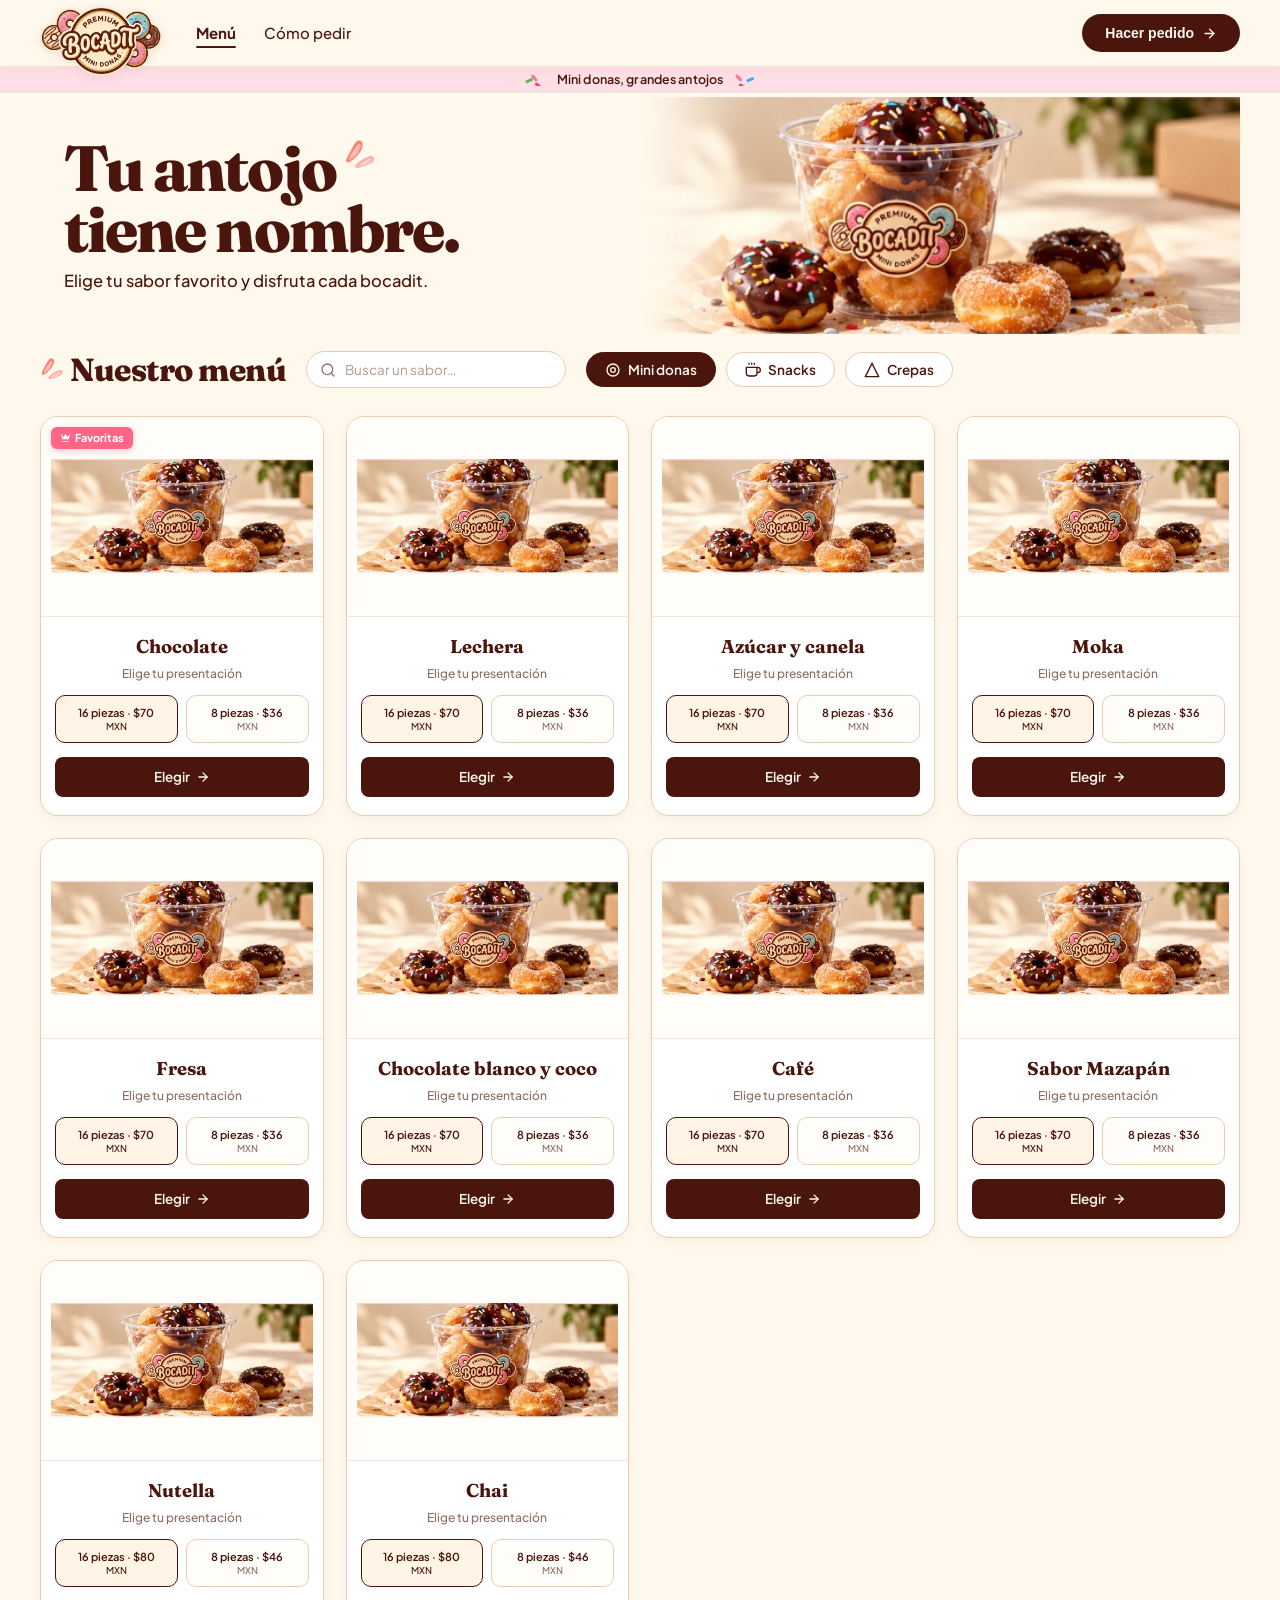
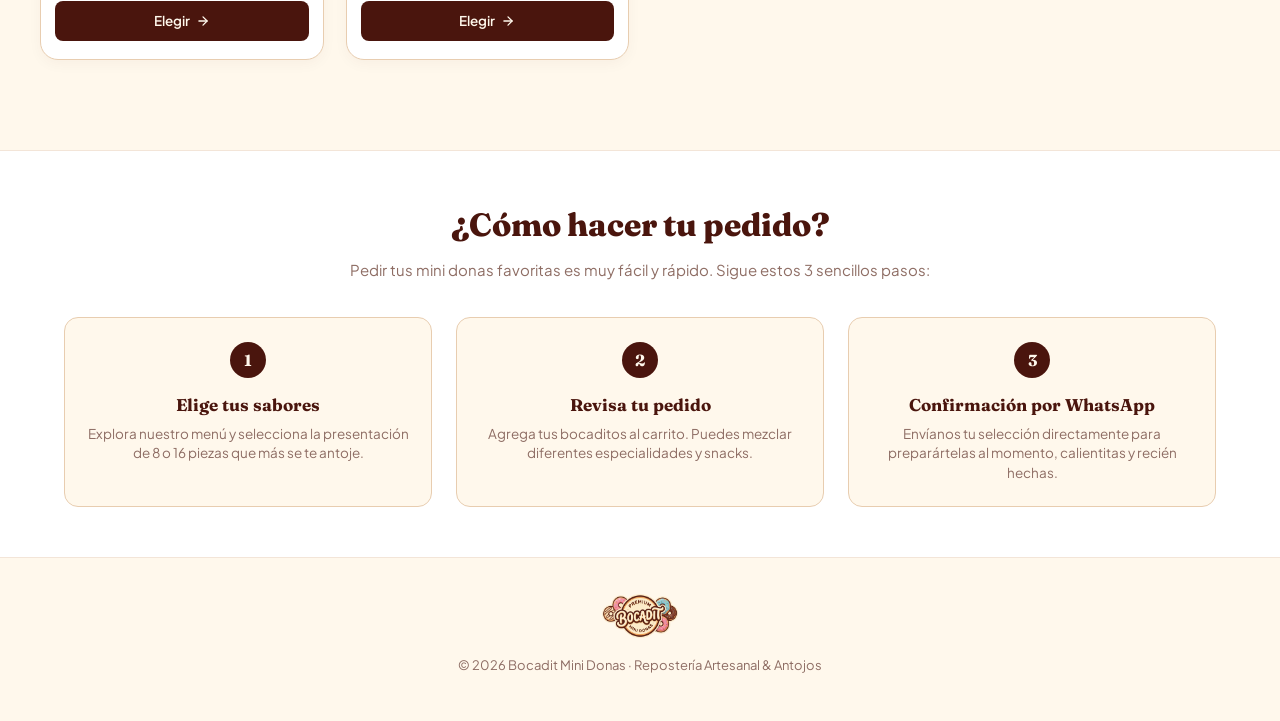
==== menu.html @ f5a914d1 "feat(catalog): reducir $10 a todos los productos y agregar autocompletado de direccion GPS" ====
<!DOCTYPE html>
<html lang="es">
<head>
  <meta charset="UTF-8">
  <meta name="viewport" content="width=device-width, initial-scale=1.0">
  <title>Bocadit Mini Donas - Menú Oficial</title>
  <meta name="description" content="Menú oficial de Bocadit Mini Donas. Mini donas artesanales en presentaciones de 8 y 16 piezas, snacks y crepas.">
  <link rel="icon" type="image/png" href="assets/logo.png">

  <!-- Google Fonts: Fraunces (Warm, Rounded Serif) & Plus Jakarta Sans (Clean Modern UI) -->
  <link rel="preconnect" href="https://fonts.googleapis.com">
  <link rel="preconnect" href="https://fonts.gstatic.com" crossorigin>
  <link href="https://fonts.googleapis.com/css2?family=Fraunces:opsz,wght,SOFT@9..144,600..900,50..100&family=Plus+Jakarta+Sans:wght@400;500;600;700&display=swap" rel="stylesheet">

    <link rel="stylesheet" href="css/main.css">

</head>
<body>

  <!-- ENCABEZADO COMPACTO FIJO (STICKY) -->
  <header class="site-header">
    <div class="container header-main">
      <div class="header-left">
        <a href="#" class="logo-container" aria-label="Bocadit Mini Donas Inicio">
          <img src="assets/logo.png" alt="Bocadit Mini Donas" class="logo-img">
        </a>

        <nav class="nav-desktop" aria-label="Navegación principal">
          <ul class="nav-links">
            <li><a href="#menu" class="nav-link active">Menú</a></li>
            <li><a href="#como-pedir" class="nav-link">Cómo pedir</a></li>
          </ul>
        </nav>
      </div>

      <div class="header-actions">
        <button class="btn-order-cta" id="btnHeaderOrder" aria-label="Hacer pedido ahora">
          <span>Hacer pedido</span>
          <svg width="15" height="15" viewBox="0 0 24 24" fill="none" stroke="currentColor" stroke-width="2.2" stroke-linecap="round" stroke-linejoin="round"><line x1="5" y1="12" x2="19" y2="12"></line><polyline points="12 5 19 12 12 19"></polyline></svg>
        </button>
      </div>
    </div>
  </header>

  <!-- FRANJA ROSA DE ANUNCIO (Se desplaza con el contenido) -->
  <div class="announcement-bar" role="region" aria-label="Anuncio">
    <div class="container announcement-content">
      <svg class="sprinkles-svg" width="22" height="13" viewBox="0 0 22 13" fill="none" aria-hidden="true">
        <rect x="2" y="8" width="8" height="3" rx="1.5" transform="rotate(-25 2 8)" fill="#6CB258"/>
        <rect x="10" y="1" width="8" height="3" rx="1.5" transform="rotate(50 10 1)" fill="#F67794"/>
        <rect x="13" y="9" width="7" height="3" rx="1.5" transform="rotate(35 13 9)" fill="#EE4760"/>
      </svg>
      <span>Mini donas, grandes antojos</span>
      <svg class="sprinkles-svg" width="22" height="13" viewBox="0 0 22 13" fill="none" aria-hidden="true">
        <rect x="2" y="1" width="8" height="3" rx="1.5" transform="rotate(45 2 1)" fill="#F67794"/>
        <rect x="11" y="7" width="8" height="3" rx="1.5" transform="rotate(-25 11 7)" fill="#28BCEB"/>
        <rect x="5" y="10" width="7" height="3" rx="1.5" transform="rotate(35 5 10)" fill="#EE4760"/>
      </svg>
    </div>
  </div>

  <main>
    <!-- SECCIÓN PRINCIPAL (HERO) -->
    <section class="hero-section" aria-label="Presentación">
      <div class="hero-grid">
        <div class="hero-content">
          <div class="hero-title-group">
            <h1 class="hero-title">
              Tu antojo<img src="assets/petals.png" alt="" class="hero-petals-icon" aria-hidden="true"><br>tiene nombre.
            </h1>
          </div>
          <p class="hero-subtitle">Elige tu sabor favorito y disfruta cada bocadit.</p>
        </div>

        <div class="hero-visual">
          <img src="assets/hero_blended.png" alt="Vaso de Mini Donas Bocadit con cubierta y chispas" class="hero-img" loading="eager">
        </div>
      </div>
    </section>

    <!-- CATÁLOGO -->
    <section class="catalog-section container" id="menu" aria-label="Catálogo de productos">
      <div class="catalog-bar">
        <div class="catalog-heading-wrap">
          <img src="assets/petals.png" alt="" class="menu-petals-icon" aria-hidden="true">
          <h2 class="catalog-title">Nuestro menú</h2>
        </div>

        <div class="search-wrapper">
          <svg class="search-icon" viewBox="0 0 24 24" fill="none" stroke="currentColor" stroke-width="2" stroke-linecap="round" stroke-linejoin="round" aria-hidden="true">
            <circle cx="11" cy="11" r="8"></circle>
            <line x1="21" y1="21" x2="16.65" y2="16.65"></line>
          </svg>
          <input type="text" id="catalogSearch" class="search-input" placeholder="Buscar un sabor…" aria-label="Buscar un sabor">
        </div>

        <div class="category-pills" role="tablist" aria-label="Filtro de productos">
          <button class="cat-btn active" data-category="donas" role="tab" aria-selected="true">
            <svg viewBox="0 0 24 24" fill="none" stroke="currentColor"><circle cx="12" cy="12" r="9"></circle><circle cx="12" cy="12" r="3.5"></circle></svg>
            <span>Mini donas</span>
          </button>
          <button class="cat-btn" data-category="snacks" role="tab" aria-selected="false">
            <svg viewBox="0 0 24 24" fill="none" stroke="currentColor"><path d="M18 8h1a4 4 0 0 1 0 8h-1"></path><path d="M2 8h16v9a4 4 0 0 1-4 4H6a4 4 0 0 1-4-4V8z"></path><line x1="6" y1="1" x2="6" y2="4"></line><line x1="10" y1="1" x2="10" y2="4"></line><line x1="14" y1="1" x2="14" y2="4"></line></svg>
            <span>Snacks</span>
          </button>
          <button class="cat-btn" data-category="crepas" role="tab" aria-selected="false">
            <svg viewBox="0 0 24 24" fill="none" stroke="currentColor"><polygon points="12 2 2 22 22 22 12 2"></polygon></svg>
            <span>Crepas</span>
          </button>
        </div>
      </div>

      <!-- Cuadrícula de productos: 4 cols en desktop, 2 en tablet, 1 en mobile -->
      <div class="products-grid" id="productsGrid" role="region" aria-live="polite">
        <!-- Renderizado dinámicamente -->
      </div>

      <!-- Estado vacío -->
      <div class="empty-state" id="emptyState" role="status">
        <h3>No encontramos ese sabor</h3>
        <p>Prueba buscando con otra palabra o revisa nuestras categorías.</p>
      </div>
    </section>

    <!-- CÓMO PEDIR -->
    <section class="how-to-order-section" id="como-pedir">
      <div class="container">
        <h2 class="section-title-center">¿Cómo hacer tu pedido?</h2>
        <p class="section-subtitle-center">Pedir tus mini donas favoritas es muy fácil y rápido. Sigue estos 3 sencillos pasos:</p>

        <div class="steps-grid">
          <div class="step-card">
            <div class="step-number">1</div>
            <h3 class="step-title">Elige tus sabores</h3>
            <p class="step-desc">Explora nuestro menú y selecciona la presentación de 8 o 16 piezas que más se te antoje.</p>
          </div>
          <div class="step-card">
            <div class="step-number">2</div>
            <h3 class="step-title">Revisa tu pedido</h3>
            <p class="step-desc">Agrega tus bocaditos al carrito. Puedes mezclar diferentes especialidades y snacks.</p>
          </div>
          <div class="step-card">
            <div class="step-number">3</div>
            <h3 class="step-title">Confirmación por WhatsApp</h3>
            <p class="step-desc">Envíanos tu selección directamente para preparártelas al momento, calientitas y recién hechas.</p>
          </div>
        </div>
      </div>
    </section>
  </main>

  <!-- PIE DE PÁGINA -->
  <footer>
    <div class="container">
      <img src="assets/logo.png" alt="Bocadit Mini Donas" class="footer-logo">
      <p class="footer-meta">© 2026 Bocadit Mini Donas · Repostería Artesanal & Antojos</p>

    </div>
  </footer>

  <!-- BOTÓN FLOTANTE DE CARRITO -->
  <aside class="floating-cart-pill" id="floatingCartBtn" role="button" aria-label="Ver pedido actual">
    <svg width="18" height="18" viewBox="0 0 24 24" fill="none" stroke="currentColor" stroke-width="2.2"><circle cx="9" cy="21" r="1"></circle><circle cx="20" cy="21" r="1"></circle><path d="M1 1h4l2.68 13.39a2 2 0 0 0 2 1.61h9.72a2 2 0 0 0 2-1.61L23 6H6"></path></svg>
    <span>Ver pedido</span>
    <span class="cart-badge-count" id="cartCountBadge">0</span>
    <span id="cartTotalSummary">$0 MXN</span>
  </aside>

  <!-- PANEL DESLIZABLE DE PEDIDO (ORDER DRAWER) -->
  <div class="drawer-overlay" id="drawerOverlay" role="dialog" aria-modal="true" aria-labelledby="drawerTitle">
    <div class="order-drawer">
      <div class="drawer-header">
        <h3 class="drawer-title" id="drawerTitle">Tu pedido</h3>
        <button class="btn-close-drawer" id="btnCloseDrawer" aria-label="Cerrar pedido">&times;</button>
      </div>

      <div class="drawer-body">
        <div class="cart-items-list" id="cartItemsList">
          <!-- Items del carrito inyectados por JS -->
        </div>

        <!-- SECCIÓN DE MÉTODO DE ENTREGA Y COBERTURA (5 KM) -->
        <div class="delivery-card" id="deliveryCard">
          <div class="delivery-header">
            <span class="delivery-label">Forma de entrega:</span>
            <div class="delivery-toggle" role="tablist">
              <button class="delivery-toggle-btn active" id="btnMethodPickup" type="button" role="tab" aria-selected="true">
                <span>🏪 Recoger en tienda</span>
              </button>
              <button class="delivery-toggle-btn" id="btnMethodDelivery" type="button" role="tab" aria-selected="false">
                <span>🛵 A domicilio</span>
              </button>
            </div>
          </div>

          <!-- PANEL RECOGER EN TIENDA -->
          <div class="delivery-panel" id="panelPickup">
            <div class="pickup-info-box">
              <div class="pickup-pin-row">
                <svg width="16" height="16" viewBox="0 0 24 24" fill="none" stroke="currentColor" stroke-width="2"><path d="M21 10c0 7-9 13-9 13s-9-6-9-13a9 9 0 0 1 18 0z"></path><circle cx="12" cy="10" r="3"></circle></svg>
                <strong>Sucursal Bocadit Narvarte</strong>
              </div>
              <p class="pickup-address-text">Xochicalco 79, Narvarte Poniente, Benito Juárez, CDMX (CP 03020)</p>
              <span class="pickup-badge">Sin costo de envío · Preparado al momento</span>
            </div>
            <div class="form-group" style="margin-top: 6px;">
              <label for="pickupCustomerName" class="form-label">Tu nombre (quien recoge):</label>
              <input type="text" id="pickupCustomerName" class="form-input" placeholder="Ej. Ana Gómez">
            </div>
          </div>

          <!-- PANEL ENTREGA A DOMICILIO -->
          <div class="delivery-panel" id="panelDelivery" style="display: none;">
            <div class="coverage-rule-badge">
              <svg width="14" height="14" viewBox="0 0 24 24" fill="none" stroke="currentColor" stroke-width="2"><circle cx="12" cy="12" r="10"></circle><line x1="12" y1="8" x2="12" y2="12"></line><line x1="12" y1="16" x2="12.01" y2="16"></line></svg>
              <span>Cobertura de entrega directa: máximo <strong>5 km</strong> de sucursal</span>
            </div>

            <!-- APARTADO DE DIRECCIÓN DE ENTREGA (SIEMPRE VISIBLE EN A DOMICILIO) -->
            <div class="address-fields-group" id="addressFieldsGroup">
              <div class="address-group-header">
                <span class="address-group-title">
                  <svg width="15" height="15" viewBox="0 0 24 24" fill="none" stroke="currentColor" stroke-width="2.2"><path d="M21 10c0 7-9 13-9 13s-9-6-9-13a9 9 0 0 1 18 0z"></path><circle cx="12" cy="10" r="3"></circle></svg>
                  Apartado de Dirección de Entrega
                </span>
              </div>
              <p class="address-helper-note">Completa tus datos para que el repartidor lleve tu pedido directo a tu puerta:</p>

              <div class="form-group">
                <label for="deliveryCustomerName" class="form-label">Nombre de quien recibe *:</label>
                <input type="text" id="deliveryCustomerName" class="form-input" placeholder="Ej. Carlos Mendoza">
              </div>

              <div class="form-group">
                <label for="deliveryStreet" class="form-label">Calle y Número (Ext. e Int.) *:</label>
                <input type="text" id="deliveryStreet" class="form-input" placeholder="Ej. Morena 230, Int. 302">
              </div>

              <div class="validation-tabs" style="margin-top: 4px;">
                <label class="form-label">Código Postal (para validar cobertura 5 km) *:</label>
                <div class="cp-input-group">
                  <input type="text" id="inputPostalCode" class="form-input cp-input" placeholder="C.P. (Ej. 03020)" maxlength="5" inputmode="numeric">
                  <button type="button" class="btn-validate-cp" id="btnValidateCP">Validar C.P.</button>
                </div>
                <div class="val-actions-row">
                  <button type="button" class="btn-gps-locate" id="btnDetectGps">
                    <svg width="15" height="15" viewBox="0 0 24 24" fill="none" stroke="currentColor" stroke-width="2.2"><path d="M12 2v20M2 12h20"/><circle cx="12" cy="12" r="7"/><circle cx="12" cy="12" r="2"/></svg>
                    <span id="btnGpsText">O usar mi ubicación actual (GPS)</span>
                  </button>
                </div>
              </div>

              <!-- RESULTADO DE COBERTURA -->
              <div class="coverage-status-alert" id="coverageStatusAlert" style="display: none;"></div>

              <div class="form-group">
                <label for="deliveryColonia" class="form-label">Colonia y Alcaldía *:</label>
                <input type="text" id="deliveryColonia" class="form-input" placeholder="Ej. Narvarte Poniente, Benito Juárez">
              </div>

              <div class="form-group">
                <label for="deliveryReference" class="form-label">Referencias de entrega (opcional):</label>
                <input type="text" id="deliveryReference" class="form-input" placeholder="Ej. Portón café, frente al parque, timbre 302">
              </div>
            </div>
          </div>
        </div>
      </div>

      <div class="drawer-footer">
        <div class="drawer-total-row">
          <span class="drawer-total-label">Total a pagar:</span>
          <span class="drawer-total-val" id="drawerTotalText">$0 MXN</span>
        </div>
        <a href="#" class="btn-whatsapp-order" id="btnSendWhatsApp" target="_blank" rel="noopener">
          <svg width="20" height="20" viewBox="0 0 24 24" fill="currentColor"><path d="M.057 24l1.687-6.163c-1.041-1.804-1.588-3.849-1.587-5.946.003-6.556 5.338-11.891 11.893-11.891 3.181.001 6.167 1.24 8.413 3.488 2.245 2.248 3.481 5.236 3.48 8.414-.003 6.557-5.338 11.892-11.893 11.892-1.99-.001-3.951-.5-5.688-1.448l-6.305 1.654zm6.597-3.807c1.676.995 3.276 1.591 5.392 1.592 5.448 0 9.886-4.434 9.889-9.885.002-5.462-4.415-9.89-9.881-9.892-5.452 0-9.887 4.434-9.889 9.884-.001 2.225.651 3.891 1.746 5.634l-.999 3.648 3.742-.981zm11.387-5.464c-.074-.124-.272-.198-.57-.347-.297-.149-1.758-.868-2.031-.967-.272-.099-.47-.149-.669.149-.198.297-.768.967-.941 1.165-.173.198-.347.223-.644.074-.297-.149-1.255-.462-2.39-1.475-.883-.788-1.48-1.761-1.653-2.059-.173-.297-.018-.458.13-.606.134-.133.297-.347.446-.521.151-.172.2-.296.3-.495.099-.198.05-.372-.025-.521-.075-.148-.669-1.611-.916-2.206-.242-.579-.487-.501-.669-.51l-.57-.01c-.198 0-.52.074-.792.372s-1.04 1.016-1.04 2.479 1.065 2.876 1.213 3.074c.149.198 2.095 3.2 5.076 4.487.709.306 1.263.489 1.694.626.712.226 1.36.194 1.872.118.571-.085 1.758-.719 2.006-1.413.248-.695.248-1.29.173-1.414z"/></svg>
          <span>Confirmar por WhatsApp</span>
        </a>
      </div>
    </div>
  </div>

  <!-- MODAL DE HERRAMIENTAS ADMINISTRATIVAS -->
  <div class="admin-modal" id="adminModal" role="dialog" aria-modal="true" aria-labelledby="adminTitle">
    <div class="admin-box">
      <div class="admin-header">
        <h3 id="adminTitle" style="font-family:'Fraunces', serif; font-size:18px;">Herramientas Administrativas de Bocadit</h3>
        <button class="btn-close-drawer" id="btnCloseAdmin">&times;</button>
      </div>
      <div class="admin-body">
        <div class="admin-tools-row">
          <button class="btn-admin-tool" id="btnAdminCopy">
            <svg width="14" height="14" viewBox="0 0 24 24" fill="none" stroke="currentColor"><rect x="9" y="9" width="13" height="13" rx="2"/><path d="M5 15H4a2 2 0 0 1-2-2V4a2 2 0 0 1 2-2h9a2 2 0 0 1 2 2v1"/></svg>
            Copiar Lista de Precios
          </button>
          <button class="btn-admin-tool" id="btnAdminCSV">
            <svg width="14" height="14" viewBox="0 0 24 24" fill="none" stroke="currentColor"><path d="M21 15v4a2 2 0 0 1-2 2H5a2 2 0 0 1-2-2v-4"/><polyline points="7 10 12 15 17 10"/><line x1="12" y1="15" x2="12" y2="3"/></svg>
            Exportar CSV
          </button>
        </div>
        <table class="admin-table">
          <thead>
            <tr>
              <th>ID</th>
              <th>Producto</th>
              <th>Categoría</th>
              <th>Presentaciones</th>
              <th>Precios Oficiales</th>
            </tr>
          </thead>
          <tbody id="adminTableBody">
            <!-- Rellenado por JS -->
          </tbody>
        </table>
      </div>
    </div>
  </div>

    <script type="module" src="js/app.js"></script>

</body>
</html>
---- css/main.css ----
/**
 * Bocadit Mini Donas - Master Stylesheet
 * Arquitectura Modular desacoplada bajo SRP
 */
@import 'variables.css';
@import 'base.css';
@import 'header.css';
@import 'hero.css';
@import 'catalog.css';
@import 'how-to-order.css';
@import 'footer.css';
@import 'drawer.css';
@import 'delivery.css';
@import 'admin.css';
@import 'responsive.css';
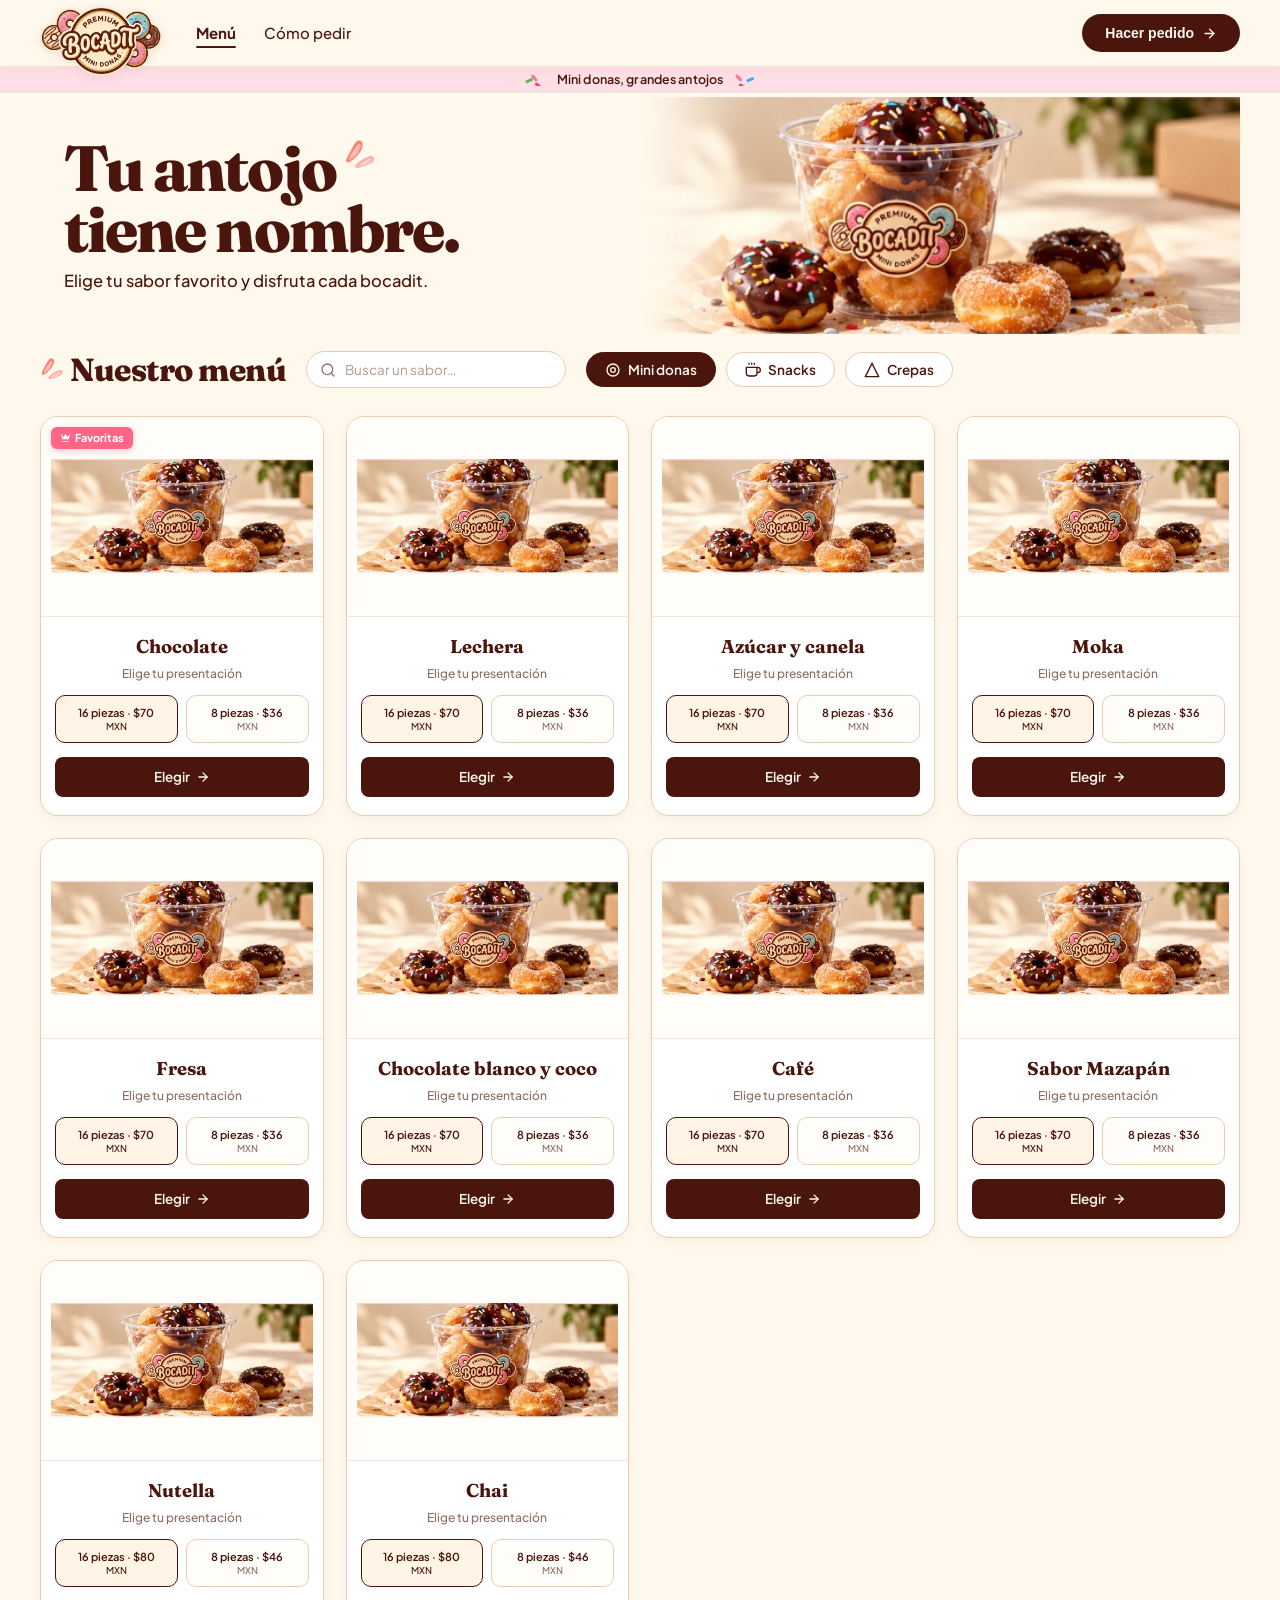
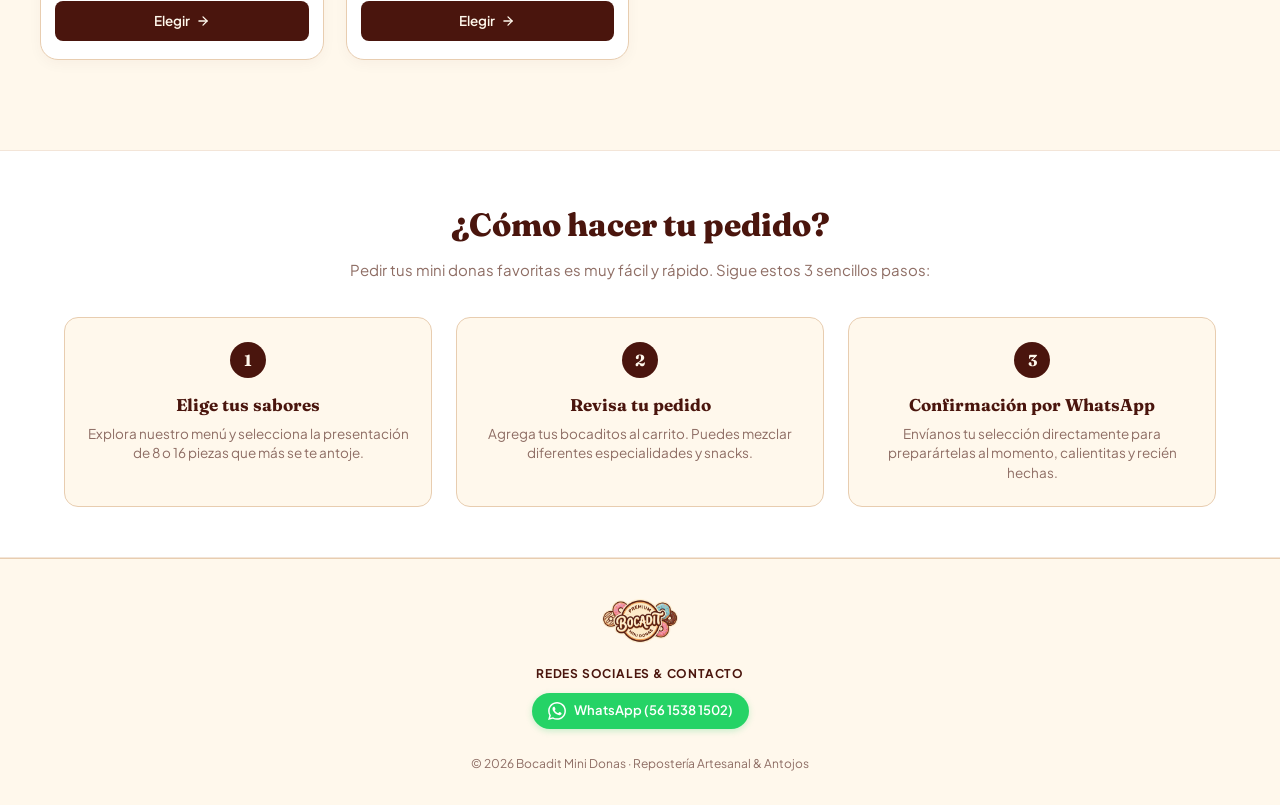
==== commit 5537e99c: "feat(footer): agregar seccion de redes sociales y contacto con enlace directo a WhatsApp" ====
--- a/menu.html
+++ b/menu.html
@@ -6,6 +6,25 @@
   <title>Bocadit Mini Donas - Menú Oficial</title>
   <meta name="description" content="Menú oficial de Bocadit Mini Donas. Mini donas artesanales en presentaciones de 8 y 16 piezas, snacks y crepas.">
   <link rel="icon" type="image/png" href="assets/logo.png">
+
+  <!-- Open Graph / Redes Sociales (Facebook, WhatsApp, Instagram) -->
+  <meta property="og:type" content="website">
+  <meta property="og:url" content="https://bocadit.web.app/">
+  <meta property="og:site_name" content="Bocadit Mini Donas">
+  <meta property="og:title" content="Bocadit Mini Donas - Menú Oficial">
+  <meta property="og:description" content="Mini donas artesanales recién hechas, snacks y crepas. Consulta nuestro menú oficial y pide directo a domicilio o para recoger.">
+  <meta property="og:image" content="https://bocadit.web.app/assets/og-image.jpg">
+  <meta property="og:image:secure_url" content="https://bocadit.web.app/assets/og-image.jpg">
+  <meta property="og:image:type" content="image/jpeg">
+  <meta property="og:image:width" content="1200">
+  <meta property="og:image:height" content="630">
+  <meta property="og:image:alt" content="Logotipo Oficial Bocadit Mini Donas">
+
+  <!-- Twitter / X Card -->
+  <meta name="twitter:card" content="summary_large_image">
+  <meta name="twitter:title" content="Bocadit Mini Donas - Menú Oficial">
+  <meta name="twitter:description" content="Mini donas artesanales recién hechas, snacks y crepas. Consulta nuestro menú oficial y pide directo a domicilio o para recoger.">
+  <meta name="twitter:image" content="https://bocadit.web.app/assets/og-image.jpg">
 
   <!-- Google Fonts: Fraunces (Warm, Rounded Serif) & Plus Jakarta Sans (Clean Modern UI) -->
   <link rel="preconnect" href="https://fonts.googleapis.com">
@@ -151,10 +170,21 @@
 
   <!-- PIE DE PÁGINA -->
   <footer>
-    <div class="container">
+    <div class="container footer-content">
       <img src="assets/logo.png" alt="Bocadit Mini Donas" class="footer-logo">
+      
+      <!-- REDES SOCIALES Y CONTACTO -->
+      <div class="footer-social-section">
+        <span class="footer-social-heading">Redes Sociales & Contacto</span>
+        <div class="footer-social-links">
+          <a href="https://wa.me/525615381502?text=Hola%20Bocadit%2C%20me%20gustar%C3%ADa%20hacer%20una%20consulta" class="footer-social-btn footer-whatsapp-btn" target="_blank" rel="noopener noreferrer" aria-label="Escríbenos por WhatsApp">
+            <svg width="18" height="18" viewBox="0 0 24 24" fill="currentColor" aria-hidden="true"><path d="M.057 24l1.687-6.163c-1.041-1.804-1.588-3.849-1.587-5.946.003-6.556 5.338-11.891 11.893-11.891 3.181.001 6.167 1.24 8.413 3.488 2.245 2.248 3.481 5.236 3.48 8.414-.003 6.557-5.338 11.892-11.893 11.892-1.99-.001-3.951-.5-5.688-1.448l-6.305 1.654zm6.597-3.807c1.676.995 3.276 1.591 5.392 1.592 5.448 0 9.886-4.434 9.889-9.885.002-5.462-4.415-9.89-9.881-9.892-5.452 0-9.887 4.434-9.889 9.884-.001 2.225.651 3.891 1.746 5.634l-.999 3.648 3.742-.981zm11.387-5.464c-.074-.124-.272-.198-.57-.347-.297-.149-1.758-.868-2.031-.967-.272-.099-.47-.149-.669.149-.198.297-.768.967-.941 1.165-.173.198-.347.223-.644.074-.297-.149-1.255-.462-2.39-1.475-.883-.788-1.48-1.761-1.653-2.059-.173-.297-.018-.458.13-.606.134-.133.297-.347.446-.521.151-.172.2-.296.3-.495.099-.198.05-.372-.025-.521-.075-.148-.669-1.611-.916-2.206-.242-.579-.487-.501-.669-.51l-.57-.01c-.198 0-.52.074-.792.372s-1.04 1.016-1.04 2.479 1.065 2.876 1.213 3.074c.149.198 2.095 3.2 5.076 4.487.709.306 1.263.489 1.694.626.712.226 1.36.194 1.872.118.571-.085 1.758-.719 2.006-1.413.248-.695.248-1.29.173-1.414z"/></svg>
+            <span>WhatsApp (56 1538 1502)</span>
+          </a>
+        </div>
+      </div>
+
       <p class="footer-meta">© 2026 Bocadit Mini Donas · Repostería Artesanal & Antojos</p>
-
     </div>
   </footer>
 
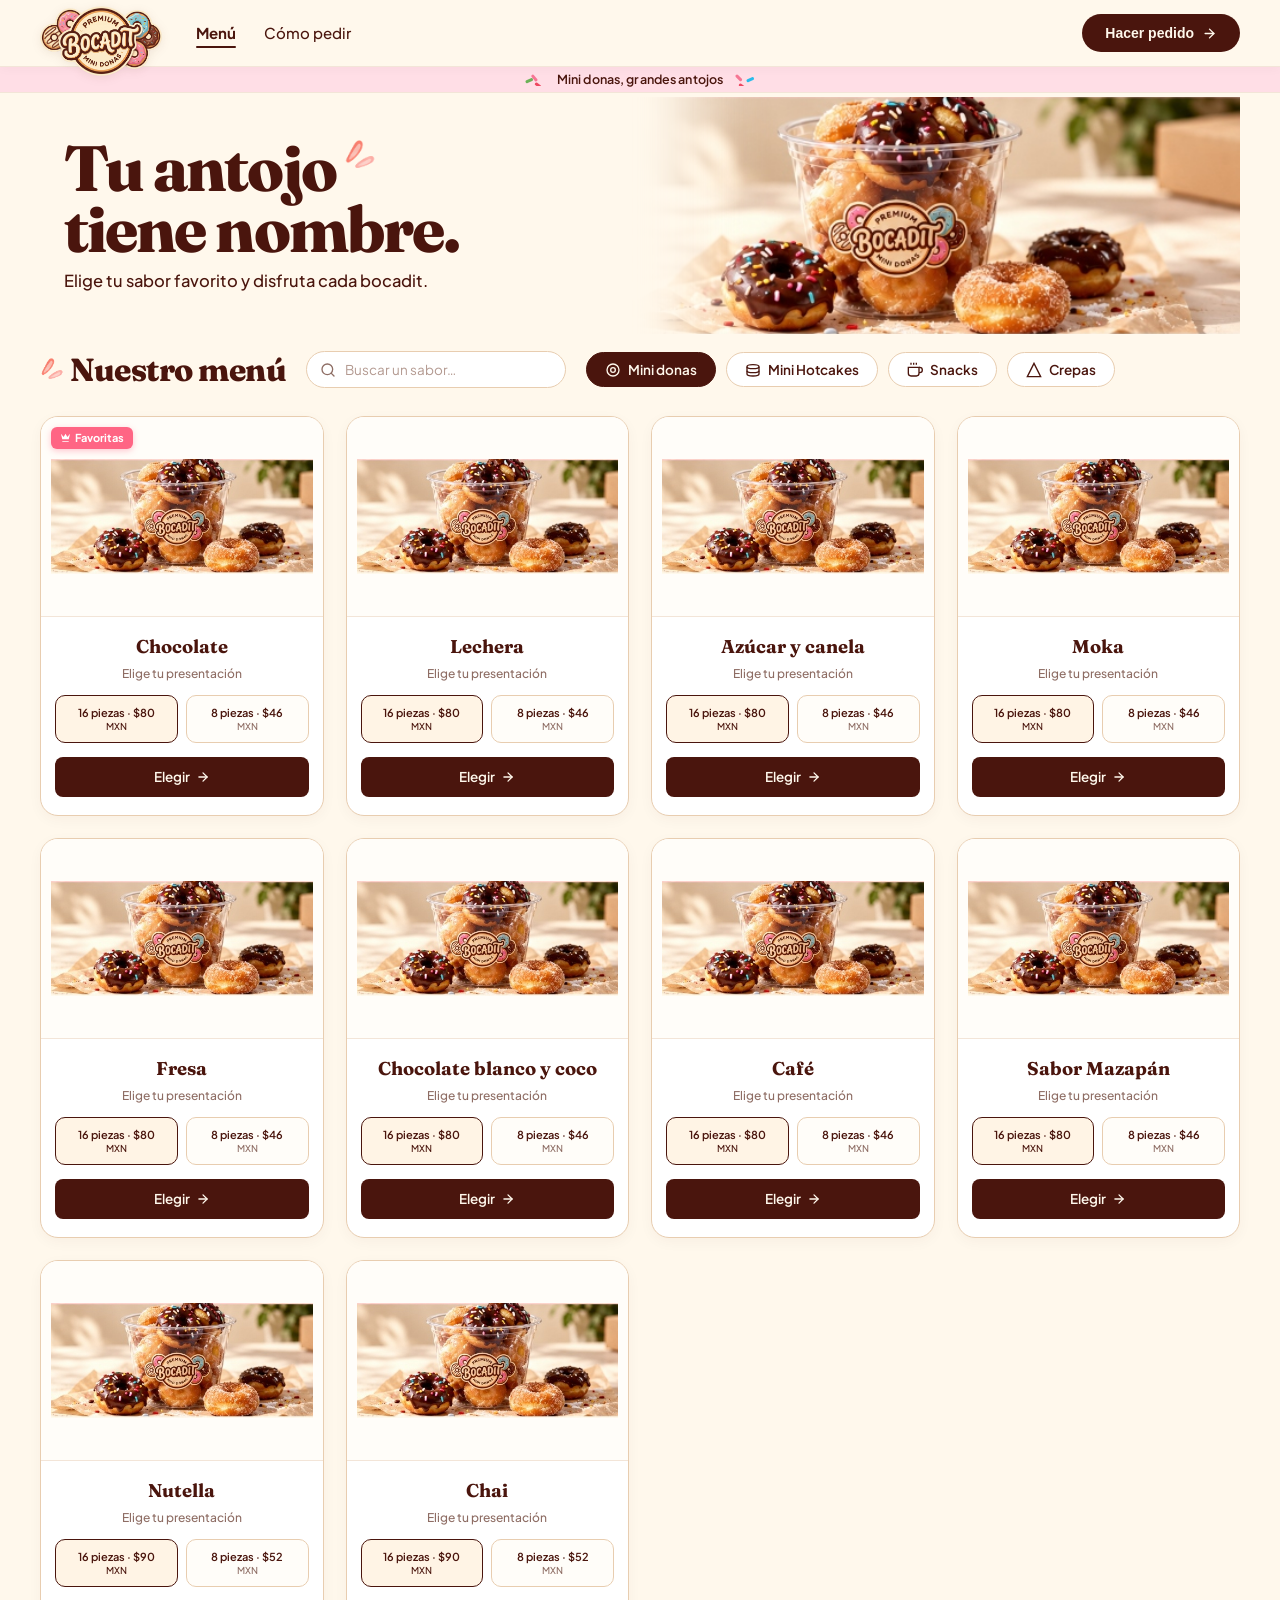
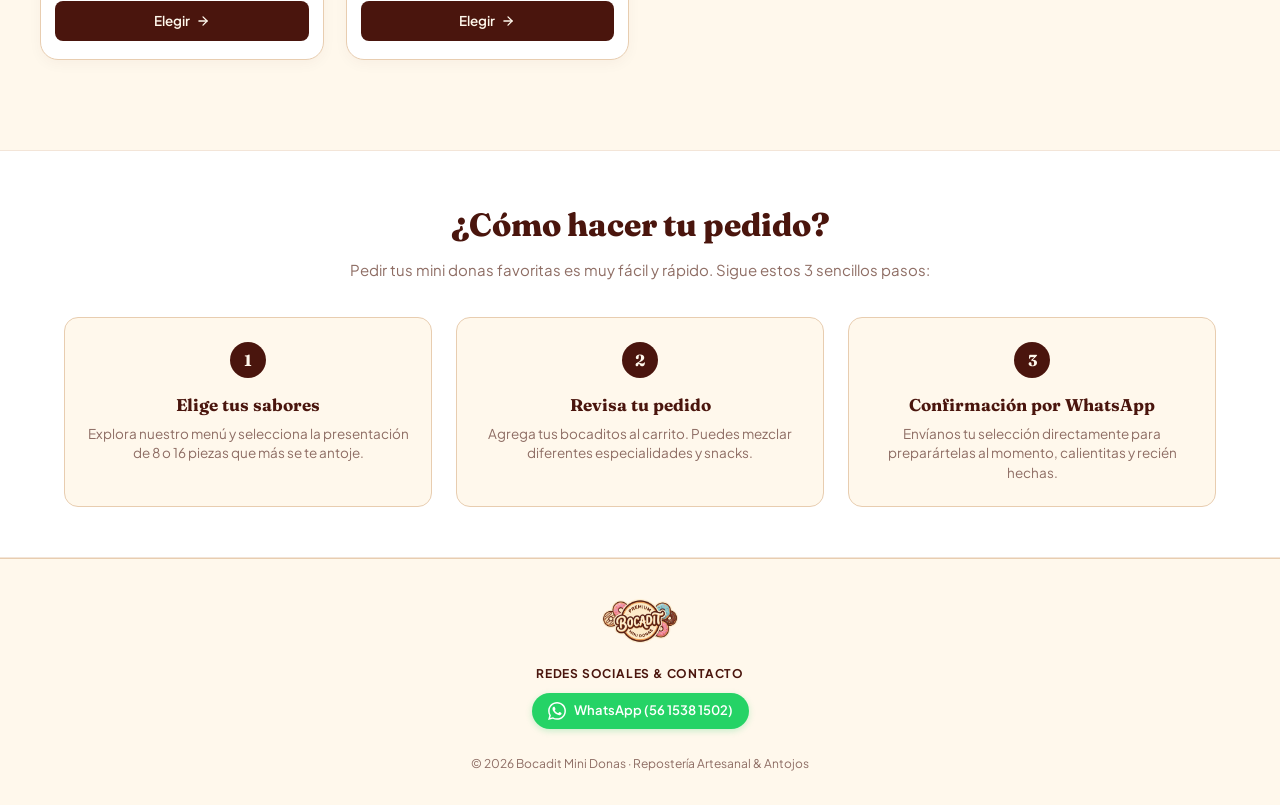
==== commit c169e624: "feat(catalog): agregar Mini Hotcakes, nuevo pricing y regla de envio gratis desde" ====
--- a/menu.html
+++ b/menu.html
@@ -118,6 +118,10 @@
             <svg viewBox="0 0 24 24" fill="none" stroke="currentColor"><circle cx="12" cy="12" r="9"></circle><circle cx="12" cy="12" r="3.5"></circle></svg>
             <span>Mini donas</span>
           </button>
+          <button class="cat-btn" data-category="hotcakes" role="tab" aria-selected="false">
+            <svg viewBox="0 0 24 24" fill="none" stroke="currentColor"><ellipse cx="12" cy="7" rx="9" ry="3"></ellipse><path d="M3 7v6c0 1.66 4 3 9 3s9-1.34 9-3V7"></path><path d="M3 13v5c0 1.66 4 3 9 3s9-1.34 9-3v-5"></path></svg>
+            <span>Mini Hotcakes</span>
+          </button>
           <button class="cat-btn" data-category="snacks" role="tab" aria-selected="false">
             <svg viewBox="0 0 24 24" fill="none" stroke="currentColor"><path d="M18 8h1a4 4 0 0 1 0 8h-1"></path><path d="M2 8h16v9a4 4 0 0 1-4 4H6a4 4 0 0 1-4-4V8z"></path><line x1="6" y1="1" x2="6" y2="4"></line><line x1="10" y1="1" x2="10" y2="4"></line><line x1="14" y1="1" x2="14" y2="4"></line></svg>
             <span>Snacks</span>
@@ -243,8 +247,9 @@
           <div class="delivery-panel" id="panelDelivery" style="display: none;">
             <div class="coverage-rule-badge">
               <svg width="14" height="14" viewBox="0 0 24 24" fill="none" stroke="currentColor" stroke-width="2"><circle cx="12" cy="12" r="10"></circle><line x1="12" y1="8" x2="12" y2="12"></line><line x1="12" y1="16" x2="12.01" y2="16"></line></svg>
-              <span>Cobertura de entrega directa: máximo <strong>5 km</strong> de sucursal</span>
-            </div>
+              <span>🛵 <strong>Envío GRATIS</strong> a partir de <strong>$80 MXN</strong> de compra (hasta 5 km)</span>
+            </div>
+            <div class="free-delivery-status" id="freeDeliveryStatus"></div>
 
             <!-- APARTADO DE DIRECCIÓN DE ENTREGA (SIEMPRE VISIBLE EN A DOMICILIO) -->
             <div class="address-fields-group" id="addressFieldsGroup">
